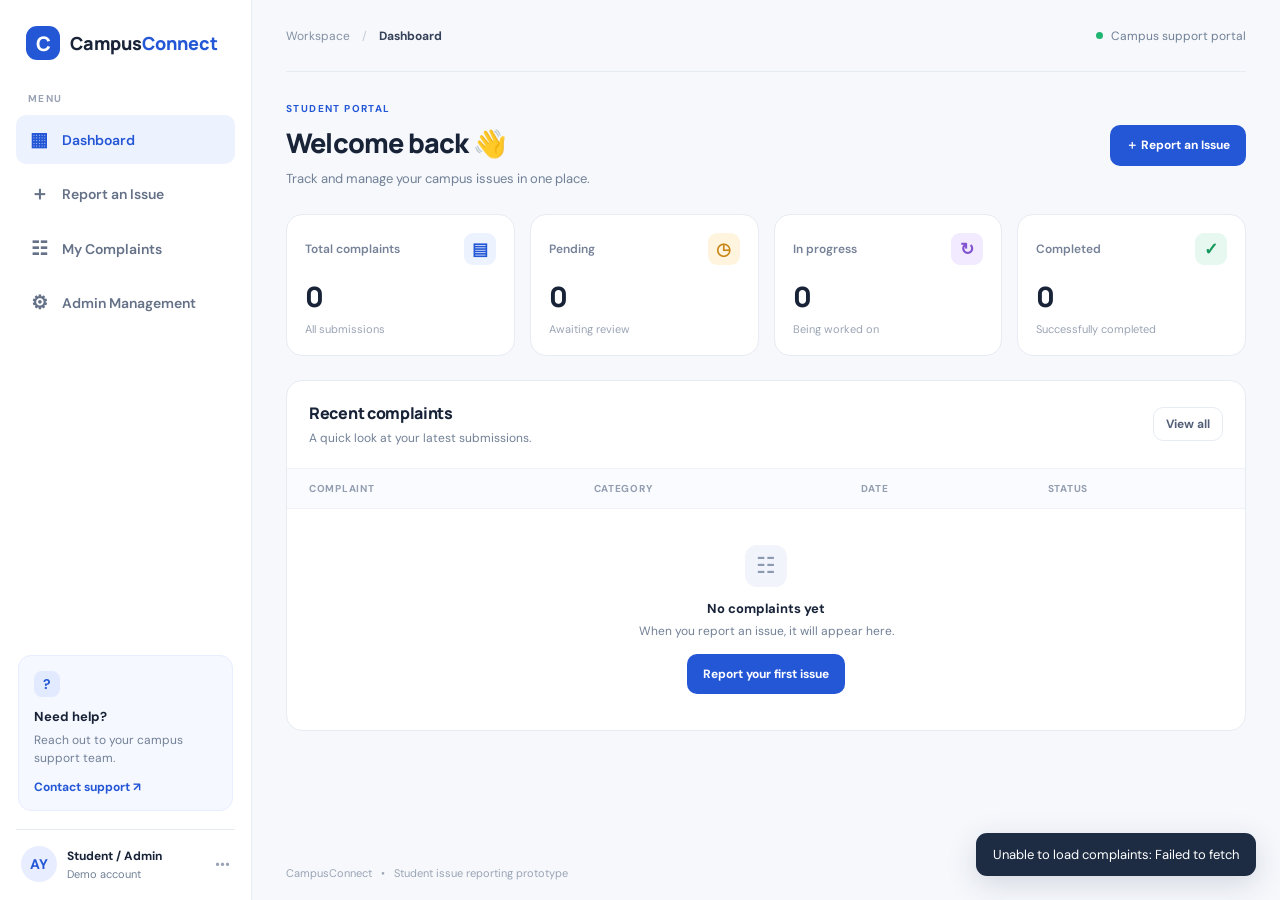
==== index.html @ fb4b9ccc "Update Dashboard" ====
<!DOCTYPE html>
<html lang="en">
<head>
  <meta charset="UTF-8">
  <meta name="viewport" content="width=device-width, initial-scale=1.0">
  <title>CampusConnect | Student Dashboard</title>
  <link rel="stylesheet" href="style.css">
</head>
<body>
  <div class="app-shell">
    <aside class="sidebar" id="sidebar">
      <a class="brand" href="#" aria-label="CampusConnect home">
        <span class="brand-mark">C</span>
        <span>Campus<span class="brand-accent">Connect</span></span>
      </a>

      <div class="nav-label">MENU</div>
      <nav class="nav">
        <button class="nav-link active" data-view="dashboard"><span class="nav-icon">▦</span> Dashboard</button>
        <button class="nav-link" data-view="report"><span class="nav-icon">＋</span> Report an Issue</button>
        <button class="nav-link" data-view="complaints"><span class="nav-icon">☷</span> My Complaints</button>
        <button class="nav-link" data-view="admin"><span class="nav-icon">⚙</span> Admin Management</button>
      </nav>

      <div class="sidebar-bottom">
        <div class="help-card">
          <div class="help-icon">?</div>
          <strong>Need help?</strong>
          <p>Reach out to your campus support team.</p>
          <a href="mailto:support@example.edu">Contact support ↗</a>
        </div>
        <div class="profile">
          <div class="avatar">AY</div>
          <div><strong>Student / Admin</strong><small>Demo account</small></div>
          <span class="profile-dots">•••</span>
        </div>
      </div>
    </aside>

    <main class="main">
      <header class="topbar">
        <button class="menu-toggle" id="menuToggle" aria-label="Toggle navigation">☰</button>
        <div class="breadcrumb">Workspace <span>/</span> <strong id="breadcrumbTitle">Dashboard</strong></div>
        <div class="topbar-right"><span class="status-dot"></span><span>Campus support portal</span></div>
      </header>

      <!-- DASHBOARD -->
      <section class="view active" id="dashboardView">
        <div class="page-heading">
          <div>
            <p class="eyebrow">STUDENT PORTAL</p>
            <h1>Welcome back 👋</h1>
            <p class="muted">Track and manage your campus issues in one place.</p>
          </div>
          <button class="button primary" data-go="report">＋ Report an Issue</button>
        </div>

        <div class="stats-grid">
          <article class="stat-card">
            <div class="stat-top"><span>Total complaints</span><span class="stat-icon blue">▤</span></div>
            <strong id="totalCount">0</strong>
            <small>All submissions</small>
          </article>
          <article class="stat-card">
            <div class="stat-top"><span>Pending</span><span class="stat-icon amber">◷</span></div>
            <strong id="pendingCount">0</strong>
            <small>Awaiting review</small>
          </article>
          <article class="stat-card">
            <div class="stat-top"><span>In progress</span><span class="stat-icon violet">↻</span></div>
            <strong id="progressCount">0</strong>
            <small>Being worked on</small>
          </article>
          <article class="stat-card">
            <div class="stat-top"><span>Completed</span><span class="stat-icon green">✓</span></div>
            <strong id="resolvedCount">0</strong>
            <small>Successfully completed</small>
          </article>
        </div>

        <article class="panel">
          <div class="panel-heading">
            <div>
              <h2>Recent complaints</h2>
              <p class="muted">A quick look at your latest submissions.</p>
            </div>
            <button class="button secondary small" data-go="complaints">View all</button>
          </div>

          <div class="table-wrap">
            <table>
              <thead>
                <tr><th>Complaint</th><th>Category</th><th>Date</th><th>Status</th></tr>
              </thead>
              <tbody id="recentRows"></tbody>
            </table>
          </div>

          <div class="empty-state show" id="recentEmpty">
            <div class="empty-icon">☷</div>
            <strong>No complaints yet</strong>
            <p>When you report an issue, it will appear here.</p>
            <button class="button primary" data-go="report">Report your first issue</button>
          </div>
        </article>
      </section>

      <!-- REPORT FORM -->
      <section class="view" id="reportView">
        <div class="page-heading">
          <div>
            <p class="eyebrow">CAMPUS SUPPORT</p>
            <h1>Report an issue</h1>
            <p class="muted">Tell us what needs attention. Keep the details clear and specific.</p>
          </div>
        </div>

        <article class="panel form-panel">
          <form id="complaintForm">
            <div class="form-grid">
              <label class="field full">
                <span>Issue title <b>*</b></span>
                <input name="title" required maxlength="120" placeholder="e.g. Wi-Fi not working in library">
              </label>

              <label class="field">
                <span>Category <b>*</b></span>
                <select name="category" required>
                  <option value="">Select category</option>
                  <option>Wi-Fi / Internet</option>
                  <option>Classroom</option>
                  <option>Hostel</option>
                  <option>Library</option>
                  <option>Water</option>
                  <option>Electrical</option>
                  <option>Cleanliness</option>
                  <option>Other</option>
                </select>
              </label>

              <label class="field">
                <span>Campus location <b>*</b></span>
                <input name="location" required maxlength="120" placeholder="Building, room, or area">
              </label>

              <label class="field">
                <span>Priority</span>
                <select name="priority">
                  <option value="low">Low</option>
                  <option value="medium" selected>Medium</option>
                  <option value="high">High</option>
                </select>
              </label>

              <label class="field full">
                <span>Description <b>*</b></span>
                <textarea name="description" required maxlength="1500" rows="5" placeholder="Describe the issue and what you noticed..."></textarea>
                <small class="field-hint">Avoid sharing passwords or sensitive personal information.</small>
              </label>

              <label class="field full">
                <span>Attach an image <small>(optional, max 2 MB)</small></span>
                <input id="attachment" name="attachment" type="file" accept="image/png,image/jpeg">
                <small class="field-hint" id="fileHint">JPG or PNG only. Maximum size 2 MB.</small>
              </label>
            </div>

            <div class="form-actions">
              <button type="button" class="button secondary" data-go="dashboard">Cancel</button>
              <button type="submit" class="button primary">Submit complaint <span>→</span></button>
            </div>
          </form>
        </article>
      </section>

      <!-- MY COMPLAINTS -->
      <section class="view" id="complaintsView">
        <div class="page-heading">
          <div>
            <p class="eyebrow">YOUR SUBMISSIONS</p>
            <h1>My complaints</h1>
            <p class="muted">Review the issues you have reported and their current status.</p>
          </div>
          <button class="button primary" data-go="report">＋ Report an Issue</button>
        </div>

        <article class="panel">
          <div class="panel-heading list-heading">
            <div>
              <h2>All complaints</h2>
              <p class="muted">Your complaint history.</p>
            </div>
            <select id="statusFilter" class="filter-select" aria-label="Filter by status">
              <option value="All">All statuses</option>
              <option>Pending</option>
              <option>In Progress</option>
              <option>Completed</option>
              <option>Rejected</option>
            </select>
          </div>

          <div id="allComplaints" class="complaint-list"></div>

          <div class="empty-state show" id="allEmpty">
            <div class="empty-icon">☷</div>
            <strong>No complaints found</strong>
            <p>Try another filter or submit a new issue.</p>
          </div>
        </article>
      </section>

      <!-- ADMIN MANAGEMENT -->
      <section class="view" id="adminView">
        <div class="page-heading">
          <div>
            <p class="eyebrow">ADMINISTRATION</p>
            <h1>Complaint management</h1>
            <p class="muted">Review complaints, update their status, and add remarks.</p>
          </div>
          <button class="button secondary" id="refreshAdmin">↻ Refresh</button>
        </div>

        <article class="panel">
          <div class="panel-heading">
            <div>
              <h2>All registered complaints</h2>
              <p class="muted">Select a status and add remarks before updating.</p>
            </div>
          </div>

          <div id="adminComplaints" class="complaint-list"></div>

          <div class="empty-state show" id="adminEmpty">
            <div class="empty-icon">☷</div>
            <strong>No complaints available</strong>
            <p>Registered complaints will appear here.</p>
          </div>
        </article>
      </section>

      <footer class="footer">CampusConnect <span>•</span> Student issue reporting prototype</footer>
    </main>
  </div>

  <div class="toast" id="toast" role="status"></div>
  <script src="script.js"></script>
</body>
</html>
---- style.css ----
@import url('https://fonts.googleapis.com/css2?family=DM+Sans:wght@400;500;600;700&family=Manrope:wght@500;600;700;800&display=swap');

:root {
  --blue: #2457d6;
  --blue-dark: #1d43a8;
  --ink: #182338;
  --muted: #718096;
  --line: #e7ebf2;
  --bg: #f6f8fc;
  --white: #fff;
  --radius: 16px;
}

* { box-sizing: border-box; }

body {
  margin: 0;
  background: var(--bg);
  color: var(--ink);
  font-family: 'DM Sans', sans-serif;
  font-size: 14px;
}

button, input, select, textarea { font: inherit; }
button { cursor: pointer; }

.app-shell { min-height: 100vh; display: flex; }

.sidebar {
  width: 252px;
  background: #fff;
  border-right: 1px solid var(--line);
  padding: 26px 16px 16px;
  display: flex;
  flex-direction: column;
  flex-shrink: 0;
}

.brand {
  display: flex;
  align-items: center;
  gap: 10px;
  text-decoration: none;
  color: var(--ink);
  font: 800 18px 'Manrope', sans-serif;
  padding: 0 10px 32px;
}

.brand-mark {
  width: 34px;
  height: 34px;
  border-radius: 11px;
  background: var(--blue);
  color: white;
  display: grid;
  place-items: center;
  font-size: 20px;
}

.brand-accent { color: var(--blue); }

.nav-label, .eyebrow {
  font-size: 10px;
  font-weight: 700;
  letter-spacing: 1.4px;
  color: #98a2b3;
}

.nav-label { padding: 0 12px 10px; }
.nav { display: grid; gap: 5px; }

.nav-link {
  border: 0;
  background: transparent;
  color: #657187;
  padding: 12px;
  border-radius: 10px;
  text-align: left;
  display: flex;
  align-items: center;
  gap: 12px;
  font-weight: 600;
}

.nav-link:hover { background: #f5f7fc; }
.nav-link.active { background: #edf2ff; color: var(--blue); }
.nav-icon { font-size: 19px; width: 22px; text-align: center; }

.sidebar-bottom { margin-top: auto; }

.help-card {
  background: #f6f8ff;
  border: 1px solid #e8edff;
  padding: 15px;
  border-radius: 13px;
  margin: 0 2px 18px;
}

.help-icon {
  height: 26px;
  width: 26px;
  display: grid;
  place-items: center;
  border-radius: 8px;
  background: #e2eaff;
  color: var(--blue);
  font-weight: 700;
  margin-bottom: 10px;
}

.help-card strong { font-size: 13px; }

.help-card p {
  font-size: 12px;
  line-height: 1.5;
  color: var(--muted);
  margin: 6px 0 10px;
}

.help-card a {
  color: var(--blue);
  font-size: 12px;
  font-weight: 700;
  text-decoration: none;
}

.profile {
  border-top: 1px solid var(--line);
  padding: 16px 5px 2px;
  display: flex;
  align-items: center;
  gap: 10px;
}

.avatar {
  width: 36px;
  height: 36px;
  border-radius: 50%;
  background: #e8edff;
  color: var(--blue);
  display: grid;
  place-items: center;
  font-weight: 700;
}

.profile strong, .profile small { display: block; }
.profile strong { font-size: 12px; }

.profile small {
  color: var(--muted);
  font-size: 11px;
  margin-top: 3px;
}

.profile-dots { margin-left: auto; color: #98a2b3; }

.main {
  min-width: 0;
  flex: 1;
  padding: 0 34px;
  display: flex;
  flex-direction: column;
}

.topbar {
  height: 72px;
  border-bottom: 1px solid var(--line);
  display: flex;
  align-items: center;
  justify-content: space-between;
  margin-bottom: 30px;
}

.breadcrumb { color: #8490a3; font-size: 12px; }
.breadcrumb span { margin: 0 9px; color: #c3cad5; }
.breadcrumb strong { color: #354158; }

.topbar-right {
  font-size: 12px;
  color: #718096;
  display: flex;
  align-items: center;
  gap: 8px;
}

.status-dot {
  width: 7px;
  height: 7px;
  background: #21b573;
  border-radius: 50%;
}

.menu-toggle {
  display: none;
  border: 0;
  background: transparent;
  font-size: 20px;
}

.view { display: none; }
.view.active { display: block; }

.page-heading {
  display: flex;
  align-items: center;
  justify-content: space-between;
  gap: 20px;
  margin-bottom: 25px;
}

.eyebrow { margin: 0 0 9px; color: var(--blue); }

h1, h2, h3 {
  font-family: 'Manrope', sans-serif;
  margin: 0;
  font-weight: 800;
}

h1 { font-size: 27px; letter-spacing: -.8px; }
h2 { font-size: 16px; letter-spacing: -.3px; }

.muted {
  color: var(--muted);
  margin: 8px 0 0;
  font-size: 13px;
  line-height: 1.5;
}

.button {
  border: 1px solid transparent;
  border-radius: 10px;
  padding: 11px 15px;
  font-weight: 700;
  font-size: 12px;
  display: inline-flex;
  align-items: center;
  justify-content: center;
  gap: 9px;
  transition: .15s;
}

.primary { background: var(--blue); color: #fff; }
.primary:hover { background: var(--blue-dark); }

.secondary {
  background: #fff;
  border-color: var(--line);
  color: #536078;
}

.secondary:hover { background: #f8faff; }
.small { padding: 8px 12px; }

.stats-grid {
  display: grid;
  grid-template-columns: repeat(4, minmax(0, 1fr));
  gap: 15px;
  margin-bottom: 24px;
}

.stat-card, .panel {
  background: #fff;
  border: 1px solid var(--line);
  border-radius: var(--radius);
}

.stat-card { padding: 18px; }

.stat-top {
  display: flex;
  justify-content: space-between;
  align-items: center;
  color: #758197;
  font-size: 12px;
  font-weight: 600;
}

.stat-icon {
  height: 32px;
  width: 32px;
  border-radius: 9px;
  display: grid;
  place-items: center;
  font-size: 17px;
}

.blue { background: #edf2ff; color: #2457d6; }
.amber { background: #fff5df; color: #c88616; }
.violet { background: #f2eaff; color: #8253cf; }
.green { background: #e6f8ef; color: #15965a; }

.stat-card > strong {
  display: block;
  font: 800 28px 'Manrope', sans-serif;
  margin: 12px 0 4px;
}

.stat-card > small { color: #9aa4b4; font-size: 11px; }

.panel { overflow: hidden; }

.panel-heading {
  display: flex;
  align-items: center;
  justify-content: space-between;
  gap: 15px;
  padding: 21px 22px;
}

.panel-heading .muted { font-size: 12px; margin-top: 5px; }

.table-wrap { width: 100%; overflow-x: auto; }

table {
  border-collapse: collapse;
  width: 100%;
  text-align: left;
  white-space: nowrap;
}

thead { background: #fafbfe; }

th {
  font-size: 10px;
  letter-spacing: .7px;
  text-transform: uppercase;
  color: #929daf;
  font-weight: 700;
  padding: 13px 22px;
  border-top: 1px solid #f0f2f7;
  border-bottom: 1px solid #f0f2f7;
}

td {
  padding: 15px 22px;
  border-bottom: 1px solid #f0f2f7;
  color: #667287;
  font-size: 12px;
}

tbody tr:last-child td { border-bottom: 0; }

.complaint-title { color: #26334a; font-weight: 700; }
.complaint-id { font-size: 10px; color: #a0a9b8; margin-top: 4px; }

.badge {
  display: inline-flex;
  align-items: center;
  gap: 6px;
  padding: 6px 9px;
  border-radius: 20px;
  font-size: 10px;
  font-weight: 700;
  white-space: nowrap;
}

.badge:before {
  content: '';
  width: 5px;
  height: 5px;
  border-radius: 50%;
  background: currentColor;
}

.badge.pending { color: #b87a12; background: #fff5df; }
.badge.in-progress { color: #3564d8; background: #edf2ff; }
.badge.resolved { color: #168954; background: #e6f8ef; }

.priority { font-weight: 700; }
.priority.high { color: #d44e54; }
.priority.medium { color: #b87a12; }
.priority.low { color: #168954; }

/* Individual complaint cards */

.complaint-list {
  display: grid;
  gap: 14px;
  padding: 0 22px 22px;
}

.complaint-card {
  border: 1px solid var(--line);
  border-radius: 13px;
  padding: 19px;
  background: #fff;
  min-width: 0;
}

.complaint-card-top {
  display: flex;
  justify-content: space-between;
  align-items: flex-start;
  gap: 15px;
  padding-bottom: 16px;
  border-bottom: 1px solid #f0f2f7;
}

.complaint-card-heading { min-width: 0; }

.complaint-card-heading h3 {
  font-size: 15px;
  color: #26334a;
  overflow-wrap: anywhere;
}

.complaint-card-heading .complaint-id {
  display: block;
  margin-top: 6px;
}

.complaint-details {
  display: grid;
  grid-template-columns: repeat(4, minmax(0, 1fr));
  gap: 16px;
  padding: 17px 0;
}

.complaint-detail {
  min-width: 0;
  display: flex;
  flex-direction: column;
  gap: 6px;
}

.detail-label {
  color: #929daf;
  font-size: 10px;
  font-weight: 700;
  text-transform: uppercase;
  letter-spacing: .6px;
}

.complaint-detail strong {
  color: #354158;
  font-size: 12px;
  overflow-wrap: anywhere;
  font-weight: 600;
}

.complaint-description {
  background: #f8faff;
  border-radius: 9px;
  padding: 13px;
}

.complaint-description p {
  color: #667287;
  font-size: 12px;
  line-height: 1.7;
  margin: 7px 0 0;
  white-space: pre-wrap;
  overflow-wrap: anywhere;
}

.empty-state {
  text-align: center;
  padding: 36px 20px;
  display: none;
}

.empty-state.show { display: block; }

.empty-icon {
  margin: 0 auto 12px;
  width: 42px;
  height: 42px;
  display: grid;
  place-items: center;
  background: #f1f4fb;
  color: #8c9ab1;
  border-radius: 12px;
  font-size: 22px;
}

.empty-state strong { font-size: 13px; }

.empty-state p {
  font-size: 12px;
  color: var(--muted);
  margin: 6px 0 15px;
}

.form-panel { padding: 24px; }

.form-grid {
  display: grid;
  grid-template-columns: 1fr 1fr;
  gap: 20px;
}

.field {
  display: flex;
  flex-direction: column;
  gap: 8px;
  color: #354158;
  font-weight: 700;
  font-size: 12px;
}

.field.full { grid-column: 1 / -1; }
.field b { color: #e05252; }
.field small { font-weight: 400; color: #8792a4; }

.field input, .field select, .field textarea, .filter-select {
  width: 100%;
  border: 1px solid #dfe5ee;
  border-radius: 9px;
  background: #fff;
  padding: 12px;
  color: #354158;
  outline: none;
  font-size: 12px;
}

.field input:focus, .field select:focus, .field textarea:focus,
.filter-select:focus {
  border-color: #7c9af0;
  box-shadow: 0 0 0 3px #edf2ff;
}

.field textarea { resize: vertical; line-height: 1.6; }
.field input[type=file] { padding: 10px; background: #fafbfe; }

.field-hint {
  font-size: 11px;
  color: #929daf;
  font-weight: 400;
}

.form-actions {
  display: flex;
  justify-content: flex-end;
  gap: 10px;
  margin-top: 24px;
  padding-top: 20px;
  border-top: 1px solid var(--line);
}

.filter-select { width: auto; min-width: 145px; padding: 9px 11px; }

.footer {
  margin-top: auto;
  padding: 26px 0 20px;
  color: #9aa4b4;
  font-size: 11px;
}

.footer span { margin: 0 6px; }

.toast {
  position: fixed;
  bottom: 24px;
  right: 24px;
  max-width: calc(100vw - 32px);
  background: #1d2b43;
  color: white;
  padding: 13px 17px;
  border-radius: 11px;
  box-shadow: 0 8px 30px #1d2b4328;
  opacity: 0;
  transform: translateY(10px);
  transition: .2s;
  pointer-events: none;
  font-size: 13px;
  z-index: 20;
}

.toast.show { opacity: 1; transform: translateY(0); }

@media(max-width: 1050px) {
  .main { padding: 0 22px; }
  .stats-grid { grid-template-columns: repeat(2, minmax(0, 1fr)); }
  .complaint-details { grid-template-columns: repeat(2, minmax(0, 1fr)); }
}

@media(max-width: 720px) {
  .sidebar {
    position: fixed;
    z-index: 5;
    left: -260px;
    top: 0;
    bottom: 0;
    transition: left .2s;
    box-shadow: 0 0 30px #18233818;
  }

  .sidebar.open { left: 0; }
  .main { padding: 0 15px; }
  .topbar { height: 60px; margin-bottom: 22px; }
  .menu-toggle { display: block; }
  .topbar-right { display: none; }

  .page-heading {
    align-items: flex-start;
    flex-direction: column;
  }

  .page-heading h1 { font-size: 24px; }
  .stats-grid { gap: 10px; }
  .stat-card { padding: 14px; }
  .stat-card > strong { font-size: 24px; }
  .panel-heading { padding: 17px; }
  .form-panel { padding: 17px; }
  .form-grid { grid-template-columns: 1fr; gap: 17px; }
  .field.full { grid-column: auto; }
  .form-actions { flex-wrap: wrap; }
  .form-actions button { flex: 1; }
  .list-heading { align-items: flex-start; flex-direction: column; }
  .filter-select { width: 100%; }

  .complaint-list { padding: 0 13px 15px; }
  .complaint-card { padding: 14px; }
  .complaint-card-top { gap: 8px; }
  .complaint-card-heading h3 { font-size: 14px; }
  .complaint-details { gap: 14px 10px; }
}

@media(max-width: 390px) {
  .stats-grid { grid-template-columns: 1fr 1fr; }
  .stat-top { font-size: 11px; }
  .complaint-card-top { flex-direction: column; }
}

/* Admin complaint management */
.admin-update-form {
  display: grid;
  gap: 14px;
  margin-top: 20px;
  padding: 16px;
  border: 1px solid #e5e7eb;
  border-radius: 12px;
  background: #fafbfc;
}

.admin-update-form .field {
  display: grid;
  gap: 7px;
}

.admin-update-form select,
.admin-update-form textarea {
  width: 100%;
}

.admin-update-button {
  justify-self: start;
}

.status-history {
  margin-top: 16px;
  padding-top: 12px;
  border-top: 1px solid #e5e7eb;
}

.status-history summary {
  cursor: pointer;
  font-weight: 600;
}

.status-history ul {
  padding-left: 20px;
}

.status-history li {
  margin: 12px 0;
}

.status-history li span {
  display: block;
  font-size: 12px;
  opacity: 0.7;
}

.status-history li p {
  margin-top: 5px;
}

.admin-update-button:disabled {
  opacity: 0.6;
  cursor: not-allowed;
}
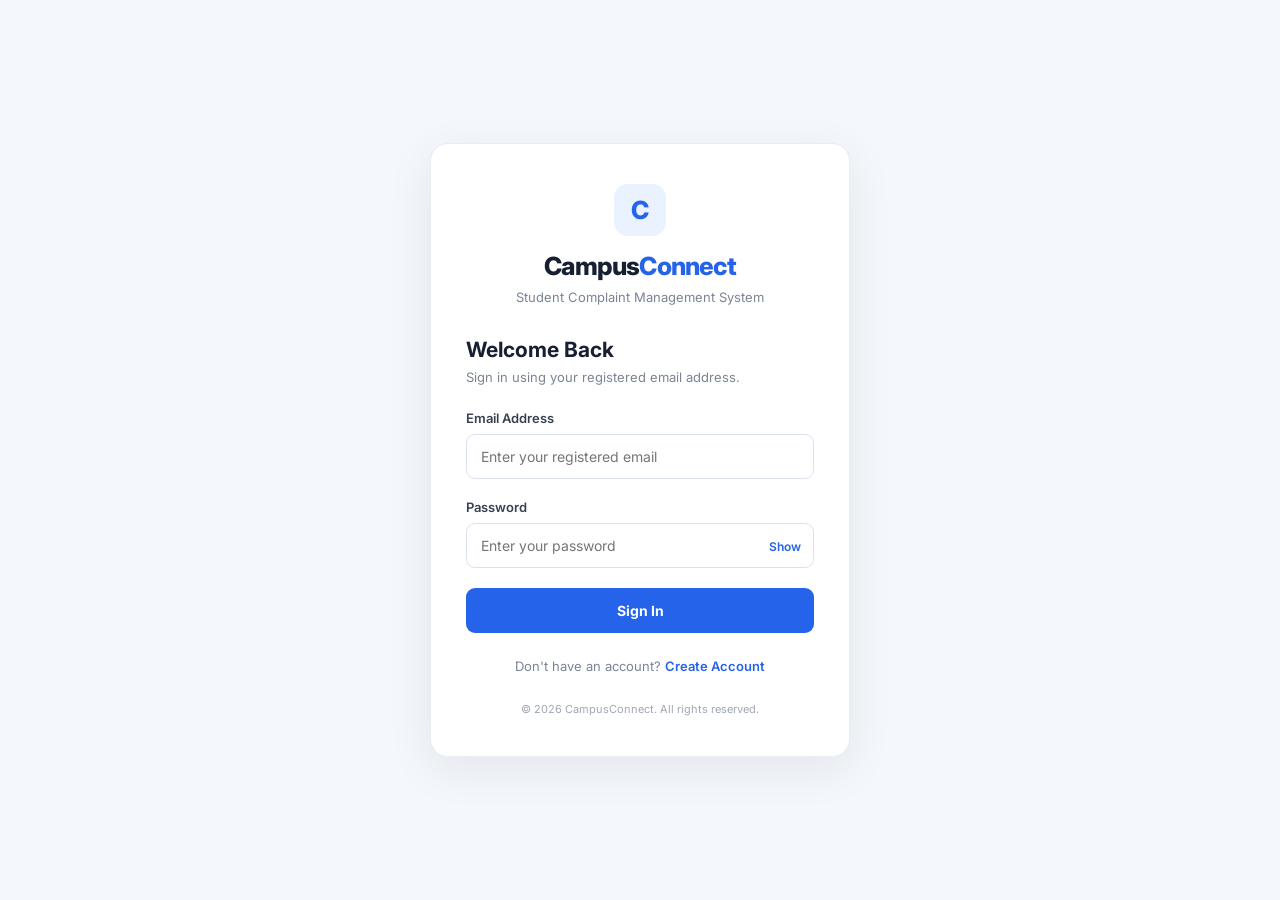
==== commit f3afb7f7: "Add role based Dashboard and Authentication" ====
--- a/index.html
+++ b/index.html
@@ -143,15 +143,7 @@
                 <input name="location" required maxlength="120" placeholder="Building, room, or area">
               </label>
 
-              <label class="field">
-                <span>Priority</span>
-                <select name="priority">
-                  <option value="low">Low</option>
-                  <option value="medium" selected>Medium</option>
-                  <option value="high">High</option>
-                </select>
-              </label>
-
+          
               <label class="field full">
                 <span>Description <b>*</b></span>
                 <textarea name="description" required maxlength="1500" rows="5" placeholder="Describe the issue and what you noticed..."></textarea>
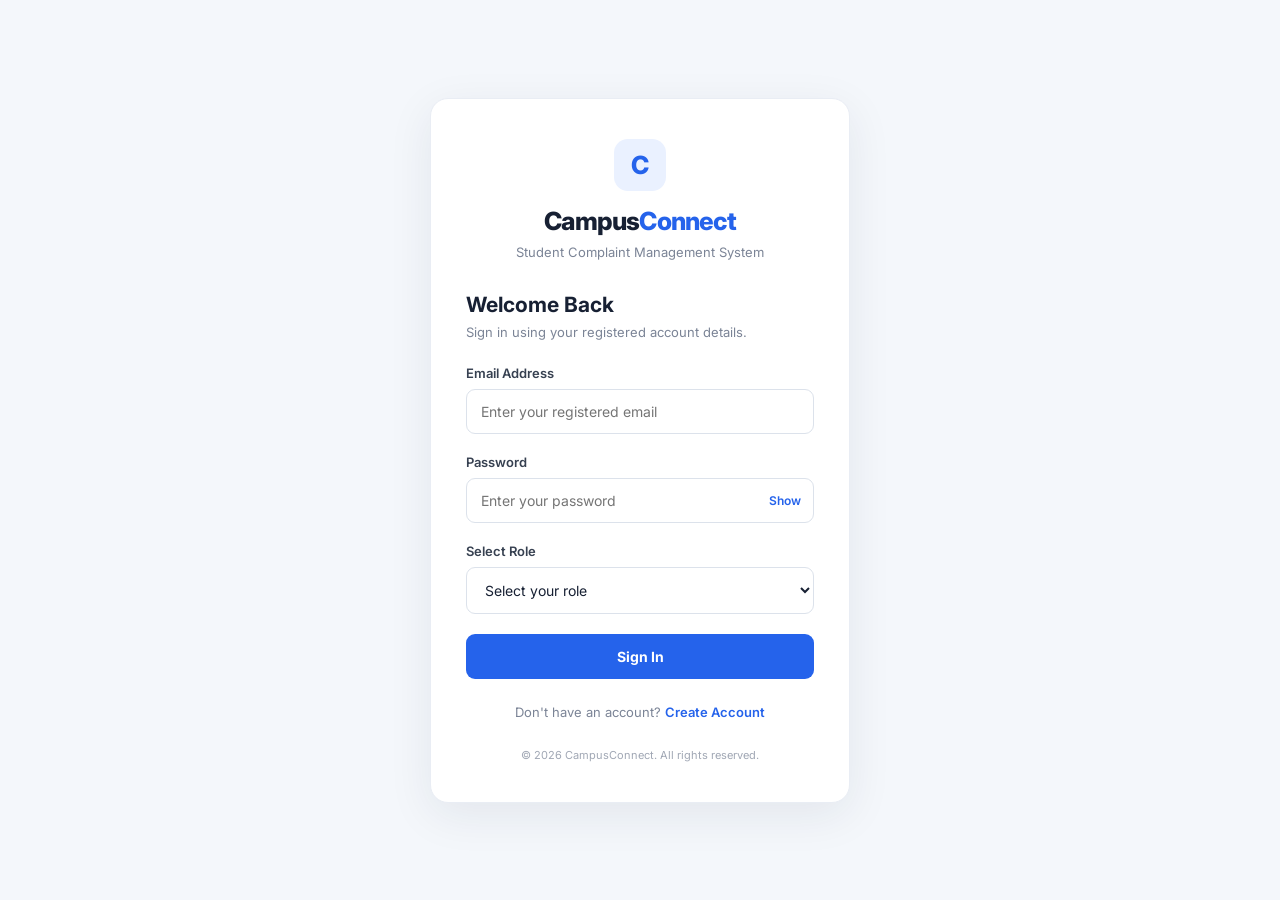
==== commit ae58aa08: "Add Analyst Dashboard and role-based navigation" ====
--- a/index.html
+++ b/index.html
@@ -3,129 +3,406 @@
 <head>
   <meta charset="UTF-8">
   <meta name="viewport" content="width=device-width, initial-scale=1.0">
-  <title>CampusConnect | Student Dashboard</title>
+  <title>CampusConnect | Dashboard</title>
   <link rel="stylesheet" href="style.css">
 </head>
+
 <body>
   <div class="app-shell">
+
+    <!-- SIDEBAR -->
     <aside class="sidebar" id="sidebar">
+
       <a class="brand" href="#" aria-label="CampusConnect home">
         <span class="brand-mark">C</span>
         <span>Campus<span class="brand-accent">Connect</span></span>
       </a>
 
       <div class="nav-label">MENU</div>
+
       <nav class="nav">
-        <button class="nav-link active" data-view="dashboard"><span class="nav-icon">▦</span> Dashboard</button>
-        <button class="nav-link" data-view="report"><span class="nav-icon">＋</span> Report an Issue</button>
-        <button class="nav-link" data-view="complaints"><span class="nav-icon">☷</span> My Complaints</button>
-        <button class="nav-link" data-view="admin"><span class="nav-icon">⚙</span> Admin Management</button>
+
+        <button class="nav-link active" data-view="dashboard">
+          <span class="nav-icon">▦</span> Dashboard
+        </button>
+
+        <button class="nav-link" data-view="analyst">
+          <span class="nav-icon">▤</span> Analyst Dashboard
+        </button>
+
+        <button class="nav-link" data-view="report">
+          <span class="nav-icon">＋</span> Report an Issue
+        </button>
+
+        <button class="nav-link" data-view="complaints">
+          <span class="nav-icon">☷</span> My Complaints
+        </button>
+
+        <button class="nav-link" data-view="admin">
+          <span class="nav-icon">⚙</span> Admin Management
+        </button>
+
       </nav>
 
+      <!-- SIDEBAR BOTTOM -->
       <div class="sidebar-bottom">
+
         <div class="help-card">
           <div class="help-icon">?</div>
           <strong>Need help?</strong>
           <p>Reach out to your campus support team.</p>
           <a href="mailto:support@example.edu">Contact support ↗</a>
         </div>
+
         <div class="profile">
-          <div class="avatar">AY</div>
-          <div><strong>Student / Admin</strong><small>Demo account</small></div>
-          <span class="profile-dots">•••</span>
-        </div>
+
+          <div class="avatar" id="profileAvatar">U</div>
+
+          <div class="profile-info">
+            <strong id="profileName">User</strong>
+            <small id="profileRole">Student</small>
+          </div>
+
+          <button type="button" id="logoutButton" class="logout-button">
+            Logout
+          </button>
+
+        </div>
+
       </div>
+
     </aside>
 
+    <!-- MAIN CONTENT -->
     <main class="main">
+
+      <!-- TOPBAR -->
       <header class="topbar">
-        <button class="menu-toggle" id="menuToggle" aria-label="Toggle navigation">☰</button>
-        <div class="breadcrumb">Workspace <span>/</span> <strong id="breadcrumbTitle">Dashboard</strong></div>
-        <div class="topbar-right"><span class="status-dot"></span><span>Campus support portal</span></div>
+
+        <button class="menu-toggle" id="menuToggle" aria-label="Toggle navigation">
+          ☰
+        </button>
+
+        <div class="breadcrumb">
+          Workspace <span>/</span>
+          <strong id="breadcrumbTitle">Dashboard</strong>
+        </div>
+
+        <div class="topbar-right">
+          <span class="status-dot"></span>
+          <span>Campus support portal</span>
+        </div>
+
       </header>
 
-      <!-- DASHBOARD -->
+      <!-- ===================================== -->
+      <!-- STUDENT / ADMIN DASHBOARD -->
+      <!-- ===================================== -->
+
       <section class="view active" id="dashboardView">
+
         <div class="page-heading">
+
           <div>
             <p class="eyebrow">STUDENT PORTAL</p>
             <h1>Welcome back 👋</h1>
-            <p class="muted">Track and manage your campus issues in one place.</p>
-          </div>
-          <button class="button primary" data-go="report">＋ Report an Issue</button>
-        </div>
-
+            <p class="muted">
+              Track and manage your campus issues in one place.
+            </p>
+          </div>
+
+          <button class="button primary" data-go="report">
+            ＋ Report an Issue
+          </button>
+
+        </div>
+
+        <!-- STATISTICS -->
         <div class="stats-grid">
+
           <article class="stat-card">
-            <div class="stat-top"><span>Total complaints</span><span class="stat-icon blue">▤</span></div>
+
+            <div class="stat-top">
+              <span>Total complaints</span>
+              <span class="stat-icon blue">▤</span>
+            </div>
+
             <strong id="totalCount">0</strong>
             <small>All submissions</small>
-          </article>
-          <article class="stat-card">
-            <div class="stat-top"><span>Pending</span><span class="stat-icon amber">◷</span></div>
+
+          </article>
+
+          <article class="stat-card" data-admin-only>
+
+            <div class="stat-top">
+              <span>Pending</span>
+              <span class="stat-icon amber">◷</span>
+            </div>
+
             <strong id="pendingCount">0</strong>
             <small>Awaiting review</small>
-          </article>
-          <article class="stat-card">
-            <div class="stat-top"><span>In progress</span><span class="stat-icon violet">↻</span></div>
+
+          </article>
+
+          <article class="stat-card" data-admin-only>
+
+            <div class="stat-top">
+              <span>In progress</span>
+              <span class="stat-icon violet">↻</span>
+            </div>
+
             <strong id="progressCount">0</strong>
             <small>Being worked on</small>
-          </article>
-          <article class="stat-card">
-            <div class="stat-top"><span>Completed</span><span class="stat-icon green">✓</span></div>
+
+          </article>
+
+          <article class="stat-card" data-admin-only>
+
+            <div class="stat-top">
+              <span>Completed</span>
+              <span class="stat-icon green">✓</span>
+            </div>
+
             <strong id="resolvedCount">0</strong>
             <small>Successfully completed</small>
-          </article>
-        </div>
-
+
+          </article>
+
+        </div>
+
+        <!-- RECENT COMPLAINTS -->
         <article class="panel">
+
           <div class="panel-heading">
+
             <div>
               <h2>Recent complaints</h2>
-              <p class="muted">A quick look at your latest submissions.</p>
-            </div>
-            <button class="button secondary small" data-go="complaints">View all</button>
+              <p class="muted">
+                A quick look at your latest submissions.
+              </p>
+            </div>
+
+            <button class="button secondary small" data-go="complaints">
+              View all
+            </button>
+
           </div>
 
           <div class="table-wrap">
+
             <table>
+
               <thead>
-                <tr><th>Complaint</th><th>Category</th><th>Date</th><th>Status</th></tr>
+                <tr>
+                  <th>Complaint</th>
+                  <th>Category</th>
+                  <th>Date</th>
+                  <th>Status</th>
+                </tr>
               </thead>
+
               <tbody id="recentRows"></tbody>
+
             </table>
+
           </div>
 
           <div class="empty-state show" id="recentEmpty">
+
             <div class="empty-icon">☷</div>
+
             <strong>No complaints yet</strong>
+
             <p>When you report an issue, it will appear here.</p>
-            <button class="button primary" data-go="report">Report your first issue</button>
-          </div>
+
+            <button class="button primary" data-go="report">
+              Report your first issue
+            </button>
+
+          </div>
+
         </article>
+
       </section>
 
-      <!-- REPORT FORM -->
+      <!-- ===================================== -->
+      <!-- ANALYST DASHBOARD -->
+      <!-- ===================================== -->
+
+      <section class="view" id="analystView">
+
+        <div class="page-heading">
+
+          <div>
+            <p class="eyebrow">ANALYTICS PORTAL</p>
+
+            <h1>Analyst Dashboard</h1>
+
+            <p class="muted">
+              Monitor complaint statistics and department-wise performance.
+            </p>
+          </div>
+
+          <button class="button secondary" id="refreshAnalyst">
+            ↻ Refresh
+          </button>
+
+        </div>
+
+        <!-- ANALYST STATISTICS -->
+        <div class="stats-grid">
+
+          <!-- TOTAL COMPLAINTS -->
+          <article class="stat-card">
+
+            <div class="stat-top">
+              <span>Total Complaints</span>
+              <span class="stat-icon blue">▤</span>
+            </div>
+
+            <strong id="analystTotalCount">0</strong>
+
+            <small>All registered complaints</small>
+
+          </article>
+
+          <!-- PENDING COMPLAINTS -->
+          <article class="stat-card">
+
+            <div class="stat-top">
+              <span>Pending Complaints</span>
+              <span class="stat-icon amber">◷</span>
+            </div>
+
+            <strong id="analystPendingCount">0</strong>
+
+            <small>Awaiting action</small>
+
+          </article>
+
+          <!-- RESOLVED COMPLAINTS -->
+          <article class="stat-card">
+
+            <div class="stat-top">
+              <span>Resolved Complaints</span>
+              <span class="stat-icon green">✓</span>
+            </div>
+
+            <strong id="analystResolvedCount">0</strong>
+
+            <small>Successfully resolved</small>
+
+          </article>
+
+          <!-- UNDER REVIEW -->
+          <article class="stat-card">
+
+            <div class="stat-top">
+              <span>Under Review</span>
+              <span class="stat-icon violet">↻</span>
+            </div>
+
+            <strong id="analystReviewCount">0</strong>
+
+            <small>Currently being reviewed</small>
+
+          </article>
+
+        </div>
+
+        <!-- DEPARTMENT-WISE COMPLAINTS -->
+        <article class="panel">
+
+          <div class="panel-heading">
+
+            <div>
+              <h2>Department-wise Complaints</h2>
+
+              <p class="muted">
+                Distribution of registered complaints across departments.
+              </p>
+            </div>
+
+          </div>
+
+          <div class="table-wrap">
+
+            <table>
+
+              <thead>
+                <tr>
+                  <th>Department</th>
+                  <th>Total Complaints</th>
+                </tr>
+              </thead>
+
+              <tbody id="departmentRows"></tbody>
+
+            </table>
+
+          </div>
+
+          <div class="empty-state show" id="departmentEmpty">
+
+            <div class="empty-icon">▤</div>
+
+            <strong>No department data available</strong>
+
+            <p>
+              Department statistics will appear here when complaint data is available.
+            </p>
+
+          </div>
+
+        </article>
+
+      </section>
+
+      <!-- ===================================== -->
+      <!-- REPORT AN ISSUE -->
+      <!-- ===================================== -->
+
       <section class="view" id="reportView">
+
         <div class="page-heading">
+
           <div>
             <p class="eyebrow">CAMPUS SUPPORT</p>
+
             <h1>Report an issue</h1>
-            <p class="muted">Tell us what needs attention. Keep the details clear and specific.</p>
-          </div>
+
+            <p class="muted">
+              Tell us what needs attention. Keep the details clear and specific.
+            </p>
+          </div>
+
         </div>
 
         <article class="panel form-panel">
+
           <form id="complaintForm">
+
             <div class="form-grid">
+
               <label class="field full">
+
                 <span>Issue title <b>*</b></span>
-                <input name="title" required maxlength="120" placeholder="e.g. Wi-Fi not working in library">
+
+                <input
+                  name="title"
+                  required
+                  maxlength="120"
+                  placeholder="e.g. Wi-Fi not working in library"
+                >
+
               </label>
 
               <label class="field">
+
                 <span>Category <b>*</b></span>
+
                 <select name="category" required>
+
                   <option value="">Select category</option>
                   <option>Wi-Fi / Internet</option>
                   <option>Classroom</option>
@@ -135,106 +412,219 @@
                   <option>Electrical</option>
                   <option>Cleanliness</option>
                   <option>Other</option>
+
                 </select>
+
               </label>
 
               <label class="field">
+
                 <span>Campus location <b>*</b></span>
-                <input name="location" required maxlength="120" placeholder="Building, room, or area">
+
+                <input
+                  name="location"
+                  required
+                  maxlength="120"
+                  placeholder="Building, room, or area"
+                >
+
               </label>
 
-          
               <label class="field full">
+
                 <span>Description <b>*</b></span>
-                <textarea name="description" required maxlength="1500" rows="5" placeholder="Describe the issue and what you noticed..."></textarea>
-                <small class="field-hint">Avoid sharing passwords or sensitive personal information.</small>
+
+                <textarea
+                  name="description"
+                  required
+                  maxlength="1500"
+                  rows="5"
+                  placeholder="Describe the issue and what you noticed..."
+                ></textarea>
+
+                <small class="field-hint">
+                  Avoid sharing passwords or sensitive personal information.
+                </small>
+
               </label>
 
               <label class="field full">
-                <span>Attach an image <small>(optional, max 2 MB)</small></span>
-                <input id="attachment" name="attachment" type="file" accept="image/png,image/jpeg">
-                <small class="field-hint" id="fileHint">JPG or PNG only. Maximum size 2 MB.</small>
+
+                <span>
+                  Attach an image
+                  <small>(optional, max 2 MB)</small>
+                </span>
+
+                <input
+                  id="attachment"
+                  name="attachment"
+                  type="file"
+                  accept="image/png,image/jpeg"
+                >
+
+                <small class="field-hint" id="fileHint">
+                  JPG or PNG only. Maximum size 2 MB.
+                </small>
+
               </label>
+
             </div>
 
             <div class="form-actions">
-              <button type="button" class="button secondary" data-go="dashboard">Cancel</button>
-              <button type="submit" class="button primary">Submit complaint <span>→</span></button>
-            </div>
+
+              <button
+                type="button"
+                class="button secondary"
+                data-go="dashboard"
+              >
+                Cancel
+              </button>
+
+              <button type="submit" class="button primary">
+                Submit complaint <span>→</span>
+              </button>
+
+            </div>
+
           </form>
+
         </article>
+
       </section>
 
+      <!-- ===================================== -->
       <!-- MY COMPLAINTS -->
+      <!-- ===================================== -->
+
       <section class="view" id="complaintsView">
+
         <div class="page-heading">
+
           <div>
             <p class="eyebrow">YOUR SUBMISSIONS</p>
+
             <h1>My complaints</h1>
-            <p class="muted">Review the issues you have reported and their current status.</p>
-          </div>
-          <button class="button primary" data-go="report">＋ Report an Issue</button>
+
+            <p class="muted">
+              Review the issues you have reported and their current status.
+            </p>
+          </div>
+
+          <button class="button primary" data-go="report">
+            ＋ Report an Issue
+          </button>
+
         </div>
 
         <article class="panel">
+
           <div class="panel-heading list-heading">
+
             <div>
               <h2>All complaints</h2>
               <p class="muted">Your complaint history.</p>
             </div>
-            <select id="statusFilter" class="filter-select" aria-label="Filter by status">
+
+            <select
+              id="statusFilter"
+              class="filter-select"
+              aria-label="Filter by status"
+            >
+
               <option value="All">All statuses</option>
               <option>Pending</option>
               <option>In Progress</option>
               <option>Completed</option>
               <option>Rejected</option>
+
             </select>
+
           </div>
 
           <div id="allComplaints" class="complaint-list"></div>
 
           <div class="empty-state show" id="allEmpty">
+
             <div class="empty-icon">☷</div>
+
             <strong>No complaints found</strong>
+
             <p>Try another filter or submit a new issue.</p>
-          </div>
+
+          </div>
+
         </article>
+
       </section>
 
+      <!-- ===================================== -->
       <!-- ADMIN MANAGEMENT -->
+      <!-- ===================================== -->
+
       <section class="view" id="adminView">
+
         <div class="page-heading">
+
           <div>
             <p class="eyebrow">ADMINISTRATION</p>
+
             <h1>Complaint management</h1>
-            <p class="muted">Review complaints, update their status, and add remarks.</p>
-          </div>
-          <button class="button secondary" id="refreshAdmin">↻ Refresh</button>
+
+            <p class="muted">
+              Review complaints, update their status, and add remarks.
+            </p>
+          </div>
+
+          <button class="button secondary" id="refreshAdmin">
+            ↻ Refresh
+          </button>
+
         </div>
 
         <article class="panel">
+
           <div class="panel-heading">
+
             <div>
               <h2>All registered complaints</h2>
-              <p class="muted">Select a status and add remarks before updating.</p>
-            </div>
+
+              <p class="muted">
+                Select a status and add remarks before updating.
+              </p>
+            </div>
+
           </div>
 
           <div id="adminComplaints" class="complaint-list"></div>
 
           <div class="empty-state show" id="adminEmpty">
+
             <div class="empty-icon">☷</div>
+
             <strong>No complaints available</strong>
+
             <p>Registered complaints will appear here.</p>
-          </div>
+
+          </div>
+
         </article>
+
       </section>
 
-      <footer class="footer">CampusConnect <span>•</span> Student issue reporting prototype</footer>
+      <!-- FOOTER -->
+      <footer class="footer">
+        CampusConnect <span>•</span> Student issue reporting prototype
+      </footer>
+
     </main>
+
   </div>
 
+  <!-- TOAST NOTIFICATION -->
   <div class="toast" id="toast" role="status"></div>
+
+  <!-- JAVASCRIPT -->
   <script src="script.js"></script>
+
 </body>
 </html>
--- a/style.css
+++ b/style.css
@@ -679,4 +679,80 @@
 .admin-update-button:disabled {
   opacity: 0.6;
   cursor: not-allowed;
+}
+
+[hidden] {
+  display: none !important;
+}
+
+/* User profile section */
+.profile {
+  display: flex;
+  align-items: center;
+  gap: 10px;
+}
+
+.profile-info {
+  display: flex;
+  flex-direction: column;
+  flex: 1;
+  min-width: 0;
+}
+
+.profile-info strong {
+  font-size: 13px;
+  overflow-wrap: anywhere;
+}
+
+.profile-info small {
+  font-size: 11px;
+  color: #777;
+}
+
+.logout-button {
+  border: none;
+  background: #fff0f0;
+  color: #d33;
+  padding: 7px 9px;
+  border-radius: 7px;
+  font-size: 12px;
+  font-weight: 600;
+  cursor: pointer;
+}
+
+.logout-button:hover {
+  background: #ffdddd;
+}
+.profile {
+  display: flex;
+  align-items: center;
+  gap: 10px;
+}
+
+.profile-info {
+  display: flex;
+  flex-direction: column;
+  flex: 1;
+  min-width: 0;
+}
+
+.profile-info strong {
+  font-size: 13px;
+  overflow-wrap: anywhere;
+}
+
+.profile-info small {
+  font-size: 11px;
+  color: #777;
+}
+
+.logout-button {
+  border: none;
+  background: #fff0f0;
+  color: #d33;
+  padding: 7px 9px;
+  border-radius: 7px;
+  font-size: 12px;
+  font-weight: 600;
+  cursor: pointer;
 }
